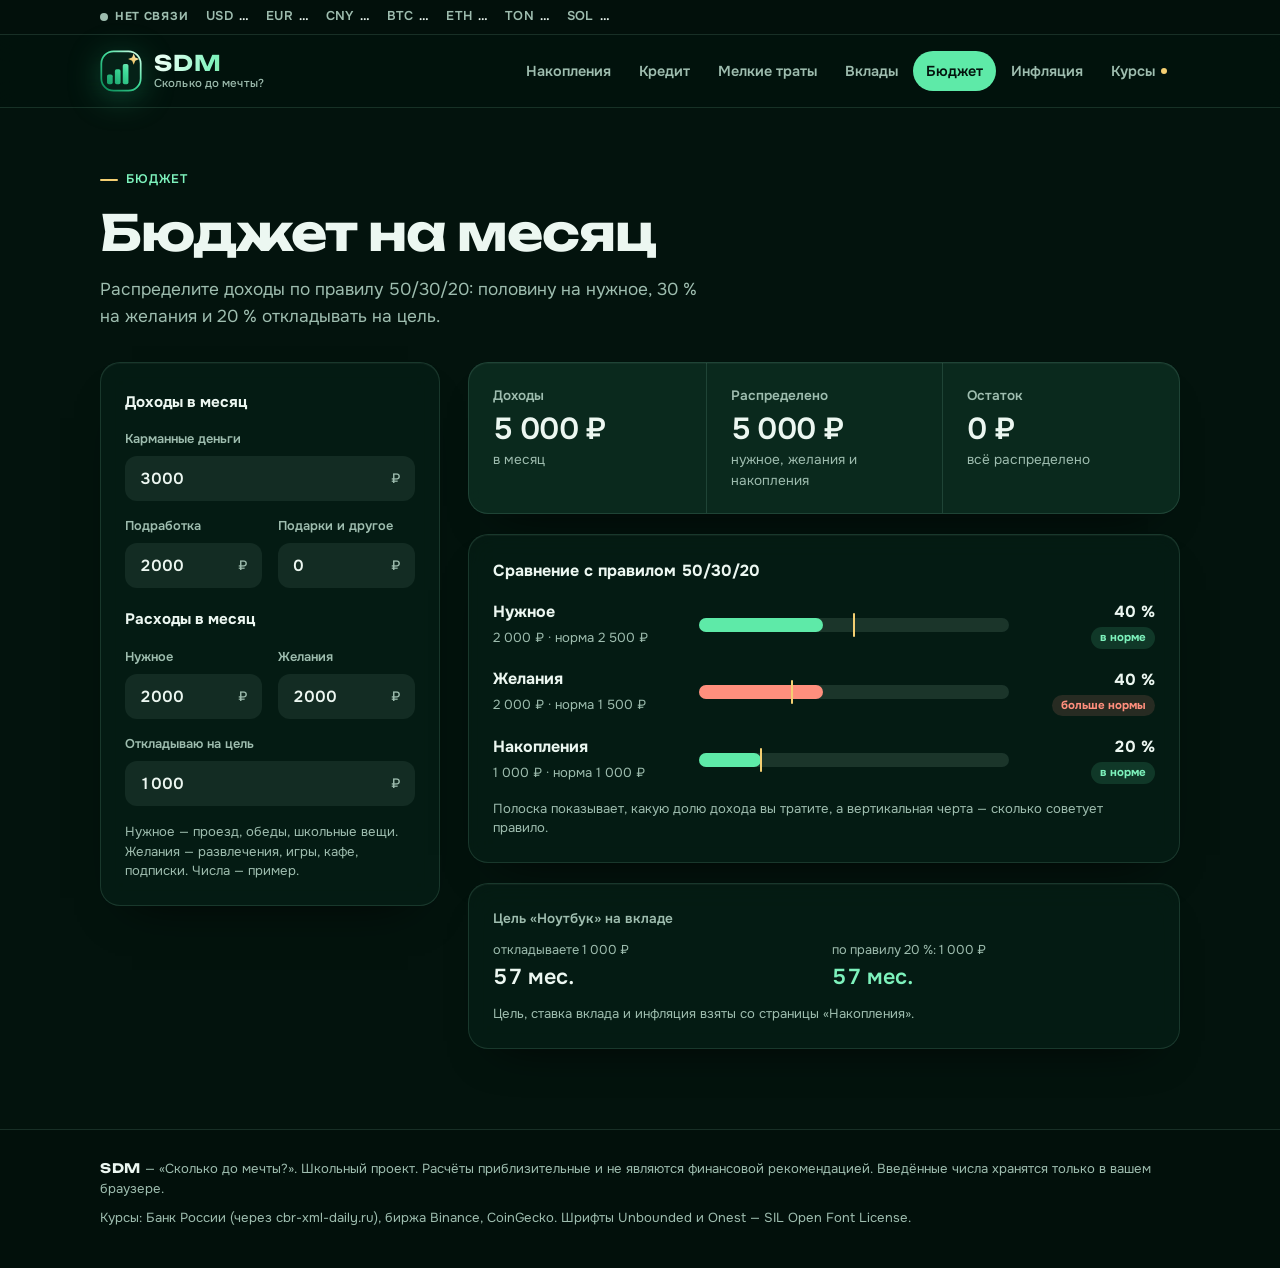
==== budget.html @ 2f479aab "SDM: сайт «Сколько до мечты?» с новым дизайном и курсами онлайн - тёмно-зелёный переливающийся фон, " ====
<!doctype html>
<html lang="ru">
<head>
  <meta charset="utf-8">
  <meta name="viewport" content="width=device-width, initial-scale=1">
  <title>Бюджет на месяц по правилу 50/30/20 — SDM</title>
  <meta name="description" content="Распределите карманные деньги по правилу 50/30/20 и узнайте, когда накопите на цель.">
  <meta name="theme-color" content="#03130D">
  <link rel="canonical" href="https://egor0897.github.io/skolkodomechty/budget.html">
  <link rel="icon" href="favicon.svg" type="image/svg+xml">
  <meta property="og:type" content="website">
  <meta property="og:locale" content="ru_RU">
  <meta property="og:site_name" content="SDM — Сколько до мечты?">
  <meta property="og:title" content="Бюджет на месяц по правилу 50/30/20 — SDM">
  <meta property="og:description" content="Распределите карманные деньги по правилу 50/30/20 и узнайте, когда накопите на цель.">
  <meta property="og:url" content="https://egor0897.github.io/skolkodomechty/budget.html">
  <meta property="og:image" content="https://egor0897.github.io/skolkodomechty/img/og.jpg">
  <meta name="twitter:card" content="summary_large_image">
  <!-- шрифты Unbounded и Onest лежат на самом сайте, интернет-сервисы шрифтов не нужны -->
  <link rel="preload" href="fonts/onest-cyrillic-400-normal.woff2" as="font" type="font/woff2" crossorigin>
  <link rel="preload" href="fonts/unbounded-cyrillic-700-normal.woff2" as="font" type="font/woff2" crossorigin>
  <link rel="stylesheet" href="css/fonts.css">
  <link rel="stylesheet" href="css/style.css">
</head>
<!-- data-page сообщает скрипту app.js, какую страницу показать -->
<body data-page="budget">
  <div class="bg" aria-hidden="true"></div>

  <!-- строка курсов: её заполняет js/live.js -->
  <div class="ticker">
    <a class="wrap ticker-in" id="ticker-items" href="rates.html" aria-label="Курсы валют и криптовалют — открыть страницу «Курсы»"><span class="live"><i></i>загрузка…</span></a>
  </div>

  <header class="top">
    <div class="wrap top-in">
      <a class="brand" href="index.html" aria-label="SDM — Сколько до мечты? На главную">
        <svg viewBox="0 0 48 48" aria-hidden="true">
          <defs>
            <linearGradient id="sdm-g" x1="6" y1="44" x2="42" y2="4" gradientUnits="userSpaceOnUse"><stop offset="0" stop-color="#0E8F5C"/><stop offset=".55" stop-color="#3FDC9A"/><stop offset="1" stop-color="#C8FFE6"/></linearGradient>
            <linearGradient id="sdm-s" x1="33" y1="16" x2="43" y2="4" gradientUnits="userSpaceOnUse"><stop offset="0" stop-color="#E9B949"/><stop offset="1" stop-color="#FFF1C2"/></linearGradient>
          </defs>
          <rect x="1.5" y="1.5" width="45" height="45" rx="14" fill="#052117" stroke="url(#sdm-g)" stroke-width="2"/>
          <rect x="8" y="28" width="6.5" height="11" rx="2" fill="url(#sdm-g)"/>
          <rect x="17" y="22" width="6.5" height="17" rx="2" fill="url(#sdm-g)"/>
          <rect x="26" y="16" width="6.5" height="23" rx="2" fill="url(#sdm-g)"/>
          <path d="M38.5 4l1.8 4.6 4.6 1.8-4.6 1.8-1.8 4.6-1.8-4.6-4.6-1.8 4.6-1.8z" fill="url(#sdm-s)"/>
        </svg>
        <span class="brand-text"><b>SDM</b><small>Сколько до мечты?</small></span>
      </a>
      <nav class="nav" aria-label="Разделы">
        <a href="index.html">Накопления</a>
        <a href="credit.html">Кредит</a>
        <a href="expenses.html">Мелкие траты</a>
        <a href="deposits.html">Вклады</a>
        <a href="budget.html" aria-current="page">Бюджет</a>
        <a href="inflation.html">Инфляция</a>
        <a href="rates.html" class="new">Курсы</a>
      </nav>
    </div>
  </header>

  <main class="wrap">
    <section class="intro">
      <p class="eyebrow">Бюджет</p>
      <h1>Бюджет на месяц</h1>
      <p class="lead">Распределите доходы по правилу 50/30/20: половину на нужное, 30&nbsp;% на желания и 20&nbsp;% откладывать на цель.</p>
    </section>

    <div class="layout">
      <!-- форму и результаты заполняет js/app.js -->
      <form class="card form" id="form" novalidate></form>
      <section class="results" id="results" aria-live="polite">
        <noscript><p class="alert">Для работы калькулятора включите JavaScript в браузере.</p></noscript>
      </section>
    </div>
  </main>

  <footer class="foot">
    <div class="wrap">
      <p><b>SDM</b> — «Сколько до мечты?». Школьный проект. Расчёты приблизительные и не являются финансовой рекомендацией. Введённые числа хранятся только в вашем браузере.</p>
      <p>Курсы: Банк России (через cbr-xml-daily.ru), биржа Binance, CoinGecko. Шрифты Unbounded и Onest — SIL Open Font License.</p>
    </div>
  </footer>

  <div class="tip" id="tip" role="tooltip" hidden></div>

  <script src="js/finance.js"></script>
  <script src="js/live.js"></script>
  <script src="js/app.js"></script>
</body>
</html>
---- css/fonts.css ----
/* Шрифты лежат на самом сайте (папка fonts): Unbounded — заголовки и логотип, Onest — текст.
   Оба шрифта бесплатные (лицензия SIL Open Font License). */
@font-face { font-family: "Unbounded"; font-style: normal; font-weight: 500; font-display: swap;
  src: url("../fonts/unbounded-cyrillic-500-normal.woff2") format("woff2"); unicode-range: U+0301,U+0400-045F,U+0490-0491,U+04B0-04B1,U+2116; }
@font-face { font-family: "Unbounded"; font-style: normal; font-weight: 500; font-display: swap;
  src: url("../fonts/unbounded-latin-ext-500-normal.woff2") format("woff2"); unicode-range: U+0100-02BA,U+02BD-02C5,U+02C7-02CC,U+02CE-02D7,U+02DD-02FF,U+0304,U+0308,U+0329,U+1D00-1DBF,U+1E00-1E9F,U+1EF2-1EFF,U+2020,U+20A0-20AB,U+20AD-20C0,U+2113,U+2C60-2C7F,U+A720-A7FF; }
@font-face { font-family: "Unbounded"; font-style: normal; font-weight: 500; font-display: swap;
  src: url("../fonts/unbounded-latin-500-normal.woff2") format("woff2"); unicode-range: U+0000-00FF,U+0131,U+0152-0153,U+02BB-02BC,U+02C6,U+02DA,U+02DC,U+0304,U+0308,U+0329,U+2000-206F,U+20AC,U+2122,U+2191,U+2193,U+2212,U+2215,U+FEFF,U+FFFD; }
@font-face { font-family: "Unbounded"; font-style: normal; font-weight: 700; font-display: swap;
  src: url("../fonts/unbounded-cyrillic-700-normal.woff2") format("woff2"); unicode-range: U+0301,U+0400-045F,U+0490-0491,U+04B0-04B1,U+2116; }
@font-face { font-family: "Unbounded"; font-style: normal; font-weight: 700; font-display: swap;
  src: url("../fonts/unbounded-latin-ext-700-normal.woff2") format("woff2"); unicode-range: U+0100-02BA,U+02BD-02C5,U+02C7-02CC,U+02CE-02D7,U+02DD-02FF,U+0304,U+0308,U+0329,U+1D00-1DBF,U+1E00-1E9F,U+1EF2-1EFF,U+2020,U+20A0-20AB,U+20AD-20C0,U+2113,U+2C60-2C7F,U+A720-A7FF; }
@font-face { font-family: "Unbounded"; font-style: normal; font-weight: 700; font-display: swap;
  src: url("../fonts/unbounded-latin-700-normal.woff2") format("woff2"); unicode-range: U+0000-00FF,U+0131,U+0152-0153,U+02BB-02BC,U+02C6,U+02DA,U+02DC,U+0304,U+0308,U+0329,U+2000-206F,U+20AC,U+2122,U+2191,U+2193,U+2212,U+2215,U+FEFF,U+FFFD; }
@font-face { font-family: "Onest"; font-style: normal; font-weight: 400; font-display: swap;
  src: url("../fonts/onest-cyrillic-400-normal.woff2") format("woff2"); unicode-range: U+0301,U+0400-045F,U+0490-0491,U+04B0-04B1,U+2116; }
@font-face { font-family: "Onest"; font-style: normal; font-weight: 400; font-display: swap;
  src: url("../fonts/onest-latin-ext-400-normal.woff2") format("woff2"); unicode-range: U+0100-02BA,U+02BD-02C5,U+02C7-02CC,U+02CE-02D7,U+02DD-02FF,U+0304,U+0308,U+0329,U+1D00-1DBF,U+1E00-1E9F,U+1EF2-1EFF,U+2020,U+20A0-20AB,U+20AD-20C0,U+2113,U+2C60-2C7F,U+A720-A7FF; }
@font-face { font-family: "Onest"; font-style: normal; font-weight: 400; font-display: swap;
  src: url("../fonts/onest-latin-400-normal.woff2") format("woff2"); unicode-range: U+0000-00FF,U+0131,U+0152-0153,U+02BB-02BC,U+02C6,U+02DA,U+02DC,U+0304,U+0308,U+0329,U+2000-206F,U+20AC,U+2122,U+2191,U+2193,U+2212,U+2215,U+FEFF,U+FFFD; }
@font-face { font-family: "Onest"; font-style: normal; font-weight: 500; font-display: swap;
  src: url("../fonts/onest-cyrillic-500-normal.woff2") format("woff2"); unicode-range: U+0301,U+0400-045F,U+0490-0491,U+04B0-04B1,U+2116; }
@font-face { font-family: "Onest"; font-style: normal; font-weight: 500; font-display: swap;
  src: url("../fonts/onest-latin-ext-500-normal.woff2") format("woff2"); unicode-range: U+0100-02BA,U+02BD-02C5,U+02C7-02CC,U+02CE-02D7,U+02DD-02FF,U+0304,U+0308,U+0329,U+1D00-1DBF,U+1E00-1E9F,U+1EF2-1EFF,U+2020,U+20A0-20AB,U+20AD-20C0,U+2113,U+2C60-2C7F,U+A720-A7FF; }
@font-face { font-family: "Onest"; font-style: normal; font-weight: 500; font-display: swap;
  src: url("../fonts/onest-latin-500-normal.woff2") format("woff2"); unicode-range: U+0000-00FF,U+0131,U+0152-0153,U+02BB-02BC,U+02C6,U+02DA,U+02DC,U+0304,U+0308,U+0329,U+2000-206F,U+20AC,U+2122,U+2191,U+2193,U+2212,U+2215,U+FEFF,U+FFFD; }
@font-face { font-family: "Onest"; font-style: normal; font-weight: 600; font-display: swap;
  src: url("../fonts/onest-cyrillic-600-normal.woff2") format("woff2"); unicode-range: U+0301,U+0400-045F,U+0490-0491,U+04B0-04B1,U+2116; }
@font-face { font-family: "Onest"; font-style: normal; font-weight: 600; font-display: swap;
  src: url("../fonts/onest-latin-ext-600-normal.woff2") format("woff2"); unicode-range: U+0100-02BA,U+02BD-02C5,U+02C7-02CC,U+02CE-02D7,U+02DD-02FF,U+0304,U+0308,U+0329,U+1D00-1DBF,U+1E00-1E9F,U+1EF2-1EFF,U+2020,U+20A0-20AB,U+20AD-20C0,U+2113,U+2C60-2C7F,U+A720-A7FF; }
@font-face { font-family: "Onest"; font-style: normal; font-weight: 600; font-display: swap;
  src: url("../fonts/onest-latin-600-normal.woff2") format("woff2"); unicode-range: U+0000-00FF,U+0131,U+0152-0153,U+02BB-02BC,U+02C6,U+02DA,U+02DC,U+0304,U+0308,U+0329,U+2000-206F,U+20AC,U+2122,U+2191,U+2193,U+2212,U+2215,U+FEFF,U+FFFD; }
@font-face { font-family: "Onest"; font-style: normal; font-weight: 700; font-display: swap;
  src: url("../fonts/onest-cyrillic-700-normal.woff2") format("woff2"); unicode-range: U+0301,U+0400-045F,U+0490-0491,U+04B0-04B1,U+2116; }
@font-face { font-family: "Onest"; font-style: normal; font-weight: 700; font-display: swap;
  src: url("../fonts/onest-latin-ext-700-normal.woff2") format("woff2"); unicode-range: U+0100-02BA,U+02BD-02C5,U+02C7-02CC,U+02CE-02D7,U+02DD-02FF,U+0304,U+0308,U+0329,U+1D00-1DBF,U+1E00-1E9F,U+1EF2-1EFF,U+2020,U+20A0-20AB,U+20AD-20C0,U+2113,U+2C60-2C7F,U+A720-A7FF; }
@font-face { font-family: "Onest"; font-style: normal; font-weight: 700; font-display: swap;
  src: url("../fonts/onest-latin-700-normal.woff2") format("woff2"); unicode-range: U+0000-00FF,U+0131,U+0152-0153,U+02BB-02BC,U+02C6,U+02DA,U+02DC,U+0304,U+0308,U+0329,U+2000-206F,U+20AC,U+2122,U+2191,U+2193,U+2212,U+2215,U+FEFF,U+FFFD; }
---- css/style.css ----
/* ОФОРМЛЕНИЕ САЙТА SDM — «Сколько до мечты?»
   Все цвета заданы один раз в переменных (--bg, --accent и т. д.).
   Фон — тёмно-зелёный и медленно «переливается» (блок .bg).
   Правила @media (max-width: ...) перестраивают страницу для телефонов. */

:root {
  --bg: #03130D;
  --surface: rgba(7, 32, 23, .66);
  --surface-2: rgba(14, 48, 35, .78);
  --solid: #0A2A1E;
  --soft: rgba(210, 255, 232, .07);
  --soft-2: rgba(210, 255, 232, .11);
  --ink: #ECF7F1;
  --muted: #9EBDAF;
  --line: rgba(170, 255, 214, .13);
  --accent: #5EEAA8;
  --accent-ink: #7DF2BC;
  --accent-soft: rgba(94, 234, 168, .14);
  --on-accent: #03130D;
  --gold: #F4CF72;
  --bad: #FF8F7D;
  --bad-soft: rgba(255, 143, 125, .14);
  --s1: #6BC1FF;      /* вклад */
  --s2: #FFB067;      /* копилка */
  --hover: rgba(255, 255, 255, .06);
  --bar-muted: rgba(210, 255, 232, .2);
  --shadow: 0 1px 0 rgba(255, 255, 255, .04) inset, 0 24px 48px -32px rgba(0, 0, 0, .9);
  --radius: 20px;
  --font: "Onest", system-ui, -apple-system, "Segoe UI", Roboto, sans-serif;
  --display: "Unbounded", "Onest", system-ui, sans-serif;
  color-scheme: dark;
}

*, *::before, *::after { box-sizing: border-box; }
[hidden] { display: none !important; }
html { background: var(--bg); }
body { margin: 0; min-height: 100vh; background: var(--bg); color: var(--ink); font-family: var(--font); font-size: 16px; line-height: 1.55; -webkit-font-smoothing: antialiased; overflow-x: hidden; }
h1, h2, p { margin: 0; }
a { color: inherit; }
:focus-visible { outline: 2px solid var(--accent); outline-offset: 3px; border-radius: 6px; }
.wrap { max-width: 1120px; margin-inline: auto; padding-left: max(20px, env(safe-area-inset-left, 0px)); padding-right: max(20px, env(safe-area-inset-right, 0px)); }
.sr { position: absolute; width: 1px; height: 1px; overflow: hidden; clip: rect(0 0 0 0); white-space: nowrap; }

/* ---------- переливающийся фон ----------
   Несколько размытых зелёных «пятен» медленно плавают, а сверху проходит блик.
   Двигаем только transform — это не нагружает компьютер. */
.bg { position: fixed; inset: 0; z-index: -1; overflow: hidden; pointer-events: none; background: radial-gradient(120% 90% at 50% 0%, #0C3D2B 0%, #06261C 45%, #03150F 100%); }
.bg::before { content: ""; position: absolute; inset: -25%;
  background:
    radial-gradient(28% 24% at 22% 28%, rgba(30, 175, 110, .72), transparent 70%),
    radial-gradient(26% 22% at 78% 18%, rgba(14, 135, 115, .75), transparent 70%),
    radial-gradient(32% 28% at 64% 82%, rgba(60, 205, 130, .45), transparent 70%),
    radial-gradient(24% 24% at 14% 84%, rgba(10, 110, 80, .8), transparent 70%),
    radial-gradient(20% 18% at 88% 62%, rgba(150, 225, 110, .26), transparent 70%),
    radial-gradient(18% 16% at 46% 50%, rgba(20, 150, 140, .35), transparent 70%);
  filter: blur(42px); animation: drift 22s ease-in-out infinite alternate; }
.bg::after { content: ""; position: absolute; top: -50%; left: -100%; width: 300%; height: 200%;
  background: linear-gradient(110deg, transparent 36%, rgba(170, 255, 215, .09) 45%, rgba(255, 236, 170, .08) 50%, rgba(120, 255, 200, .09) 55%, transparent 64%);
  animation: sheen 12s ease-in-out infinite alternate; }
@keyframes drift {
  0% { transform: translate3d(0, 0, 0) rotate(0deg) scale(1); }
  50% { transform: translate3d(4%, -3%, 0) rotate(8deg) scale(1.08); }
  100% { transform: translate3d(-4%, 3%, 0) rotate(-6deg) scale(1.02); }
}
@keyframes sheen { from { transform: translateX(-26%); } to { transform: translateX(26%); } }

/* ---------- бегущая строка курсов (без движения: прокручивается пальцем) ---------- */
.ticker { border-bottom: 1px solid var(--line); background: rgba(2, 14, 10, .55); font-size: .8rem; }
.ticker-in { display: flex; align-items: center; gap: 18px; min-height: 34px; overflow-x: auto; scrollbar-width: none; white-space: nowrap; }
.ticker-in::-webkit-scrollbar { display: none; }
.ticker a { text-decoration: none; display: flex; align-items: center; gap: 18px; }
.t-item { display: inline-flex; align-items: baseline; gap: 6px; font-variant-numeric: tabular-nums; }
.t-item b { font-weight: 600; color: var(--muted); letter-spacing: .02em; }
.t-item span { font-weight: 600; transition: color .4s; }
.t-ch { font-size: .74rem; font-weight: 600; }
.up { color: var(--accent-ink); }
.down { color: var(--bad); }
.flash-up { color: var(--accent-ink) !important; }
.flash-down { color: var(--bad) !important; }
.live { display: inline-flex; align-items: center; gap: 7px; font-size: .72rem; font-weight: 700; letter-spacing: .06em; text-transform: uppercase; color: var(--muted); }
.live i { width: 8px; height: 8px; border-radius: 50%; background: var(--muted); flex: none; }
.live.on { color: var(--accent-ink); }
.live.on i { background: var(--accent); box-shadow: 0 0 0 0 rgba(94, 234, 168, .6); animation: pulse 1.8s ease-out infinite; }
.live.slow { color: var(--gold); }
.live.slow i { background: var(--gold); }
@keyframes pulse { 0% { box-shadow: 0 0 0 0 rgba(94, 234, 168, .55); } 100% { box-shadow: 0 0 0 9px rgba(94, 234, 168, 0); } }

/* ---------- шапка ---------- */
.top { position: sticky; top: 0; z-index: 20; background: rgba(3, 19, 13, .62); backdrop-filter: saturate(1.3) blur(16px); -webkit-backdrop-filter: saturate(1.3) blur(16px); border-bottom: 1px solid var(--line); }
.top-in { display: flex; align-items: center; gap: 24px; min-height: 72px; }
.brand { display: flex; align-items: center; gap: 12px; text-decoration: none; flex: none; }
.brand svg { width: 42px; height: 42px; flex: none; filter: drop-shadow(0 6px 16px rgba(46, 210, 140, .28)); }
.brand-text { display: flex; flex-direction: column; line-height: 1.05; }
.brand-text b { font-family: var(--display); font-weight: 700; font-size: 1.35rem; letter-spacing: .04em; background: linear-gradient(100deg, #E9FFF4 10%, #7DF2BC 55%, #F4CF72 95%); -webkit-background-clip: text; background-clip: text; color: transparent; }
.brand-text small { font-size: .72rem; font-weight: 500; color: var(--muted); margin-top: 3px; letter-spacing: .01em; }
.nav { display: flex; gap: 2px; margin-left: auto; min-width: 0; overflow-x: auto; scrollbar-width: none; }
.nav::-webkit-scrollbar { display: none; }
.nav a { padding: 9px 13px; border-radius: 999px; font-size: .9rem; font-weight: 600; color: var(--muted); text-decoration: none; white-space: nowrap; transition: color .2s, background-color .2s; }
.nav a:hover { color: var(--ink); background: var(--soft); }
.nav a[aria-current="page"] { color: var(--on-accent); background: var(--accent); }
.nav a.new::after { content: ""; display: inline-block; width: 6px; height: 6px; margin-left: 6px; border-radius: 50%; background: var(--gold); vertical-align: 2px; }
.nav a[aria-current="page"].new::after { background: var(--on-accent); }
@media (max-width: 980px) {
  .top-in { flex-wrap: wrap; gap: 8px; padding-block: 10px; min-height: 0; }
  .nav { margin-left: -13px; width: calc(100% + 13px); }
}

/* ---------- заголовок страницы ---------- */
.intro { padding-block: 56px 32px; max-width: 720px; }
.eyebrow { display: inline-flex; align-items: center; gap: 8px; font-size: .78rem; font-weight: 600; letter-spacing: .08em; text-transform: uppercase; color: var(--accent-ink); margin-bottom: 16px; }
.eyebrow::before { content: ""; width: 18px; height: 2px; border-radius: 1px; background: var(--gold); }
h1 { font-family: var(--display); font-weight: 700; font-size: clamp(1.9rem, 1.2rem + 3vw, 3.1rem); line-height: 1.1; letter-spacing: -.02em; text-wrap: balance; }
.lead { margin-top: 16px; font-size: 1.08rem; color: var(--muted); max-width: 56ch; }

/* ---------- раскладка ---------- */
.layout { display: grid; grid-template-columns: minmax(0, 340px) minmax(0, 1fr); gap: 28px; align-items: start; padding-bottom: 80px; }
.layout.wide-form { grid-template-columns: minmax(0, 1.1fr) minmax(0, 1fr); }
@media (max-width: 900px) { .layout, .layout.wide-form { grid-template-columns: 1fr; } }
.card { background: var(--surface); border: 1px solid var(--line); border-radius: var(--radius); padding: 24px; box-shadow: var(--shadow); min-width: 0; backdrop-filter: blur(14px) saturate(1.2); -webkit-backdrop-filter: blur(14px) saturate(1.2); }
.card-title { font-size: 1rem; font-weight: 700; margin-bottom: 16px; }
.card-head { display: flex; align-items: center; justify-content: space-between; gap: 12px; flex-wrap: wrap; margin-bottom: 16px; }
.card-head .card-title { margin: 0; }

/* ---------- форма ---------- */
.form { display: grid; grid-template-columns: repeat(2, minmax(0, 1fr)); gap: 16px; }
.field { display: flex; flex-direction: column; gap: 6px; min-width: 0; }
.field.wide, .form .hint, .form-group { grid-column: 1 / -1; }
.label { font-size: .8rem; font-weight: 600; color: var(--muted); }
.input { display: flex; align-items: center; min-width: 0; background: var(--soft); border: 1px solid transparent; border-radius: 12px; transition: border-color .2s, background-color .2s; }
.input:hover { background: var(--soft-2); }
.input:focus-within { border-color: var(--accent); background: rgba(3, 19, 13, .6); }
.input input, .input select { flex: 1; min-width: 0; width: 100%; border: 0; background: transparent; color: var(--ink); font: 600 1rem/1.2 var(--font); font-variant-numeric: tabular-nums; padding: 12px 14px; }
.input input:focus, .input select:focus { outline: none; }
.input input::placeholder { color: var(--muted); font-weight: 500; }
.input select { cursor: pointer; appearance: none; -webkit-appearance: none; }
.input select option { background: var(--solid); color: var(--ink); }
.input.sel::after { content: "▾"; color: var(--muted); font-size: .8rem; padding-right: 12px; pointer-events: none; }
.unit { padding-right: 14px; color: var(--muted); font-size: .85rem; font-weight: 500; white-space: nowrap; }
.hint { font-size: .82rem; color: var(--muted); line-height: 1.5; }
.form-group { font-weight: 700; font-size: .95rem; margin-top: 4px; }
.offer { grid-column: 1 / -1; display: grid; grid-template-columns: 1fr; gap: 12px; margin: 0; padding: 16px 0 0; border: 0; border-top: 1px solid var(--line); }
.offer.filled { animation: glow 1.6s ease-out; }
@keyframes glow { from { background: var(--accent-soft); } to { background: transparent; } }
.expenses-form { display: flex; flex-direction: column; gap: 10px; }
.exp-head, .exp-row { display: grid; grid-template-columns: minmax(0, 1.7fr) minmax(0, 1fr) minmax(0, .7fr) minmax(0, 1.15fr); gap: 8px; align-items: center; }
.exp-head span { font-size: .78rem; font-weight: 600; color: var(--muted); padding-left: 4px; }
.exp-row .input input, .exp-row .input select { padding: 10px 12px; font-size: .95rem; }
@media (max-width: 560px) {
  .exp-head { display: none; }
  .exp-row { grid-template-columns: repeat(3, minmax(0, 1fr)); padding-bottom: 10px; border-bottom: 1px solid var(--line); }
  .exp-row .input:first-child { grid-column: 1 / -1; }
}

/* ---------- результаты ---------- */
.results { display: flex; flex-direction: column; gap: 20px; min-width: 0; }
.stats { display: grid; grid-template-columns: repeat(2, minmax(0, 1fr)); background: var(--surface-2); border: 1px solid var(--line); border-radius: var(--radius); box-shadow: var(--shadow); overflow: hidden; backdrop-filter: blur(14px); -webkit-backdrop-filter: blur(14px); }
.stats.three { grid-template-columns: repeat(3, minmax(0, 1fr)); }
.stat { padding: 22px 24px; display: flex; flex-direction: column; min-width: 0; }
.stat + .stat { border-left: 1px solid var(--line); }
@media (max-width: 640px) {
  .stats, .stats.three { grid-template-columns: 1fr; }
  .stat + .stat { border-left: 0; border-top: 1px solid var(--line); }
}
.stat-k { display: flex; align-items: center; gap: 8px; font-size: .85rem; font-weight: 600; color: var(--muted); }
.stat-k em { font-style: normal; font-size: .72rem; font-weight: 700; color: var(--on-accent); background: var(--accent); border-radius: 999px; padding: 2px 9px; }
.stat strong { margin: 6px 0 2px; font-weight: 600; letter-spacing: -.02em; line-height: 1.15; font-size: clamp(1.7rem, 1.3rem + 1.4vw, 2.4rem); font-variant-numeric: tabular-nums; overflow-wrap: anywhere; transition: color .4s; }
.stats.three .stat strong { font-size: clamp(1.4rem, 1.1rem + 1vw, 1.9rem); }
.stat.win strong { color: var(--accent-ink); }
.stat.warn strong { color: var(--bad); }
.stat-sub { font-size: .85rem; color: var(--muted); }
.key { display: inline-block; width: 10px; height: 10px; border-radius: 3px; flex: none; }
.key.deposit { background: var(--s1); }
.key.piggy { background: var(--s2); }
.key.price { width: 14px; height: 2px; border-radius: 1px; background: var(--ink); }
.verdict { font-size: 1.05rem; font-weight: 600; }
.note { font-size: .95rem; margin-top: 12px; }
.accent { color: var(--accent-ink); }
.alert { background: var(--bad-soft); color: var(--bad); border-radius: 12px; padding: 12px 16px; font-size: .9rem; font-weight: 600; }

/* ---------- график ---------- */
.chart-card { padding: 20px 20px 14px; margin: 0; }
.legend { list-style: none; margin: 0; padding: 0; display: flex; flex-wrap: wrap; gap: 6px 18px; font-size: .85rem; color: var(--muted); }
.legend li { display: flex; align-items: center; gap: 8px; }
.chart { display: grid; grid-template-columns: 54px minmax(0, 1fr); grid-template-rows: 240px 28px; margin-top: 18px; }
.y-axis { position: relative; }
.y-axis span { position: absolute; right: 12px; transform: translateY(-50%); font-size: .75rem; color: var(--muted); white-space: nowrap; font-variant-numeric: tabular-nums; }
.plot { position: relative; }
.plot svg { position: absolute; inset: 0; width: 100%; height: 100%; overflow: visible; }
.grid { stroke: var(--line); stroke-width: 1; vector-effect: non-scaling-stroke; }
.ln { fill: none; stroke-width: 2.2; stroke-linejoin: round; stroke-linecap: round; vector-effect: non-scaling-stroke; }
.ln.deposit { stroke: var(--s1); }
.ln.piggy { stroke: var(--s2); }
.ln.price { stroke: var(--ink); stroke-width: 1.5; stroke-dasharray: 5 4; }
.hit { fill: transparent; }
.hit:hover { fill: var(--hover); }
.dot { position: absolute; width: 12px; height: 12px; border-radius: 50%; transform: translate(-50%, -50%); border: 2px solid var(--solid); pointer-events: none; }
.dot.deposit { background: var(--s1); }
.dot.piggy { background: var(--s2); }
.dot-label { position: absolute; transform: translate(10px, -150%); font-size: .78rem; font-weight: 700; white-space: nowrap; pointer-events: none; }
.dot-label.left { transform: translate(calc(-100% - 10px), -150%); }
.x-axis { grid-column: 2; position: relative; }
.x-axis span { position: absolute; top: 8px; transform: translateX(-50%); font-size: .75rem; color: var(--muted); white-space: nowrap; }
.x-axis span.start { transform: none; }
.x-axis span.end { transform: translateX(-100%); }
@media (max-width: 560px) {
  .chart { grid-template-columns: 46px minmax(0, 1fr); grid-template-rows: 220px 28px; }
  .x-axis span:nth-child(even) { display: none; }
}
.tip { position: fixed; z-index: 50; pointer-events: none; background: #EAF8F0; color: #052117; border-radius: 10px; padding: 10px 12px; font-size: .8rem; line-height: 1.6; font-variant-numeric: tabular-nums; box-shadow: 0 10px 30px -12px rgba(0, 0, 0, .7); }
.tip b { display: block; margin-bottom: 2px; }
.tip div { display: flex; align-items: center; gap: 8px; }
.tip .key.price { background: #052117; }

/* ---------- план, полоски ---------- */
.plan-k { font-size: .85rem; font-weight: 600; color: var(--muted); }
.plan-row { display: grid; grid-template-columns: repeat(3, minmax(0, 1fr)); gap: 16px; margin: 12px 0 10px; }
.result-card .plan-row { grid-template-columns: repeat(2, minmax(0, 1fr)); }
.plan-row div { display: flex; flex-direction: column; min-width: 0; }
.plan-row span { font-size: .8rem; color: var(--muted); }
.plan-row strong { font-size: 1.35rem; font-weight: 600; letter-spacing: -.01em; font-variant-numeric: tabular-nums; }
@media (max-width: 520px) { .plan-row, .result-card .plan-row { grid-template-columns: 1fr; } }
.bars { display: flex; flex-direction: column; gap: 14px; }
.bar-row { display: grid; grid-template-columns: minmax(0, 190px) minmax(0, 1fr); gap: 14px; align-items: center; }
.bar-label { font-size: .9rem; line-height: 1.3; overflow-wrap: anywhere; }
.bar-label small { display: block; color: var(--muted); font-size: .78rem; }
.bar-track { position: relative; height: 22px; margin-right: 96px; }
.bar { position: absolute; left: 0; top: 3px; height: 16px; min-width: 2px; border-radius: 0 6px 6px 0; background: linear-gradient(90deg, #1FA971, var(--accent)); }
.bar.muted { background: var(--bar-muted); }
.bar-val { position: absolute; top: 50%; transform: translate(10px, -50%); font-size: .85rem; font-weight: 700; white-space: nowrap; font-variant-numeric: tabular-nums; }
@media (max-width: 520px) { .bar-row { grid-template-columns: 1fr; gap: 4px; } }

/* ---------- таблицы ---------- */
.months { background: var(--surface); border: 1px solid var(--line); border-radius: var(--radius); padding: 16px 20px; backdrop-filter: blur(14px); -webkit-backdrop-filter: blur(14px); }
.months summary { cursor: pointer; font-weight: 700; font-size: .95rem; }
.table-wrap { margin-top: 14px; max-height: 360px; overflow: auto; }
.table-wrap.plain { max-height: none; margin-top: 0; }
table { width: 100%; border-collapse: collapse; font-size: .85rem; font-variant-numeric: tabular-nums; }
th, td { padding: 8px 10px; text-align: right; white-space: nowrap; border-bottom: 1px solid var(--line); }
th { position: sticky; top: 0; background: var(--solid); color: var(--muted); font-size: .75rem; font-weight: 600; }
th:first-child, td:first-child { text-align: left; }
tr.goal td { background: var(--accent-soft); color: var(--accent-ink); font-weight: 700; }

/* ---------- бюджет ---------- */
.budget-rows { display: flex; flex-direction: column; gap: 18px; }
.budget-rows + .hint, .col-labels + .hint { margin-top: 14px; }
.brow { display: grid; grid-template-columns: minmax(0, 190px) minmax(0, 1fr) minmax(0, 130px); gap: 16px; align-items: center; }
.brow-name strong { display: block; }
.brow-name span { font-size: .82rem; color: var(--muted); }
.btrack { position: relative; height: 14px; border-radius: 7px; background: var(--soft-2); }
.bfill { position: absolute; left: 0; top: 0; bottom: 0; border-radius: 7px; background: var(--accent); }
.bfill.high, .bfill.low { background: var(--bad); }
.bmark { position: absolute; top: -5px; bottom: -5px; width: 2px; margin-left: -1px; background: var(--gold); border-radius: 1px; }
.brow-pct { display: flex; flex-direction: column; align-items: flex-end; gap: 2px; }
.brow-pct strong { font-variant-numeric: tabular-nums; }
.chip { font-size: .72rem; font-weight: 700; border-radius: 999px; padding: 2px 9px; white-space: nowrap; }
.chip.ok { color: var(--accent-ink); background: var(--accent-soft); }
.chip.high, .chip.low { color: var(--bad); background: var(--bad-soft); }
@media (max-width: 640px) {
  .brow { grid-template-columns: 1fr; gap: 8px; }
  .brow-pct { flex-direction: row; align-items: center; justify-content: space-between; }
}

/* ---------- столбики инфляции ---------- */
.cols { display: flex; align-items: flex-end; gap: 4px; height: 210px; padding-top: 26px; }
.col { flex: 1; position: relative; height: 100%; display: flex; align-items: flex-end; justify-content: center; min-width: 0; }
.col-fill { width: 100%; max-width: 26px; min-height: 2px; border-radius: 5px 5px 0 0; background: var(--bar-muted); transition: opacity .2s; }
.col-fill.last { background: linear-gradient(180deg, var(--accent), #1FA971); }
.col:hover .col-fill { opacity: .75; }
.col-val { position: absolute; bottom: calc(var(--h) + 4px); left: 50%; transform: translateX(-50%); font-size: .75rem; font-weight: 700; white-space: nowrap; pointer-events: none; }
.col:first-child .col-val { left: 0; transform: none; }
.col:last-child .col-val { left: auto; right: 0; transform: none; }
.col-labels { display: flex; gap: 4px; margin-top: 8px; }
.col-labels span { flex: 1; text-align: center; font-size: .72rem; color: var(--muted); white-space: nowrap; min-width: 0; }

/* ---------- предложения банка (строки внутри одной карточки, без вложенных окон) ---------- */
.offers-list { display: flex; flex-direction: column; }
.o-row { display: grid; grid-template-columns: minmax(0, 1fr) auto; gap: 8px 18px; align-items: center; padding: 16px 0; border-top: 1px solid var(--line); }
.o-row:first-child { border-top: 0; padding-top: 0; }
.o-name { font-weight: 700; font-size: 1rem; }
.o-name small { display: inline-block; margin-left: 8px; font-size: .7rem; font-weight: 700; color: var(--on-accent); background: var(--gold); border-radius: 999px; padding: 1px 8px; vertical-align: 2px; }
.o-text { font-size: .88rem; color: var(--muted); margin-top: 3px; }
.o-actions { display: flex; gap: 8px; flex-wrap: wrap; justify-content: flex-end; }
.btn { display: inline-flex; align-items: center; justify-content: center; gap: 6px; min-height: 40px; padding: 8px 16px; border-radius: 999px; font: 600 .88rem/1 var(--font); text-decoration: none; cursor: pointer; border: 1px solid var(--line); background: var(--soft); color: var(--ink); white-space: nowrap; transition: background-color .2s, border-color .2s, color .2s; }
.btn:hover { background: var(--soft-2); border-color: rgba(170, 255, 214, .3); }
.btn.primary { background: var(--accent); border-color: var(--accent); color: var(--on-accent); }
.btn.primary:hover { background: var(--accent-ink); }
.btn svg { width: 14px; height: 14px; flex: none; }
.fine { font-size: .75rem; color: var(--muted); margin-top: 14px; line-height: 1.5; }
@media (max-width: 560px) {
  .o-row { grid-template-columns: 1fr; }
  .o-actions { justify-content: flex-start; }
}

/* ---------- курсы: криптовалюты и валюты ---------- */
.mkt { display: flex; flex-direction: column; }
.m-row { display: grid; grid-template-columns: minmax(0, 1.4fr) minmax(0, 1fr) minmax(0, 1fr) 76px 96px; gap: 12px; align-items: center; padding: 12px 0; border-top: 1px solid var(--line); font-variant-numeric: tabular-nums; }
.m-row.head { border-top: 0; padding-top: 0; font-size: .74rem; font-weight: 600; color: var(--muted); }
.m-row.fx { grid-template-columns: minmax(0, 1.6fr) minmax(0, 1fr) minmax(0, 1fr); }
.m-row > :not(:first-child) { text-align: right; }
.coin { display: flex; align-items: center; gap: 10px; min-width: 0; }
.coin i.sm { font-size: .5rem; letter-spacing: -.02em; }
.coin i { width: 32px; height: 32px; border-radius: 50%; display: grid; place-items: center; flex: none; font: 700 .62rem/1 var(--display); color: #052117; background: var(--c, var(--accent)); }
.coin b { display: block; font-weight: 700; }
.coin small { display: block; color: var(--muted); font-size: .76rem; overflow: hidden; text-overflow: ellipsis; white-space: nowrap; }
.px { font-weight: 600; transition: color .5s; }
.px-rub { color: var(--muted); font-size: .88rem; }
.ch { font-weight: 700; font-size: .85rem; }
.spark { width: 96px; height: 30px; display: block; }
.spark path { fill: none; stroke-width: 1.6; stroke-linejoin: round; stroke-linecap: round; }
.spark.up path { stroke: var(--accent); }
.spark.down path { stroke: var(--bad); }
.wait { color: var(--muted); }
@media (max-width: 640px) {
  .m-row { grid-template-columns: minmax(0, 1.3fr) minmax(0, 1fr) 64px; }
  .m-row .px-rub, .m-row .spark-cell { display: none; }
  .m-row.fx { grid-template-columns: minmax(0, 1.4fr) minmax(0, 1fr) minmax(0, .8fr); }
}

/* ---------- подвал ---------- */
.foot { border-top: 1px solid var(--line); padding-block: 28px 40px; font-size: .82rem; color: var(--muted); background: rgba(2, 14, 10, .45); }
.foot p + p { margin-top: 8px; }
.foot b { color: var(--ink); font-family: var(--display); font-weight: 700; letter-spacing: .04em; }

@media (prefers-reduced-motion: reduce) {
  *, *::before, *::after { transition: none !important; animation: none !important; }
}
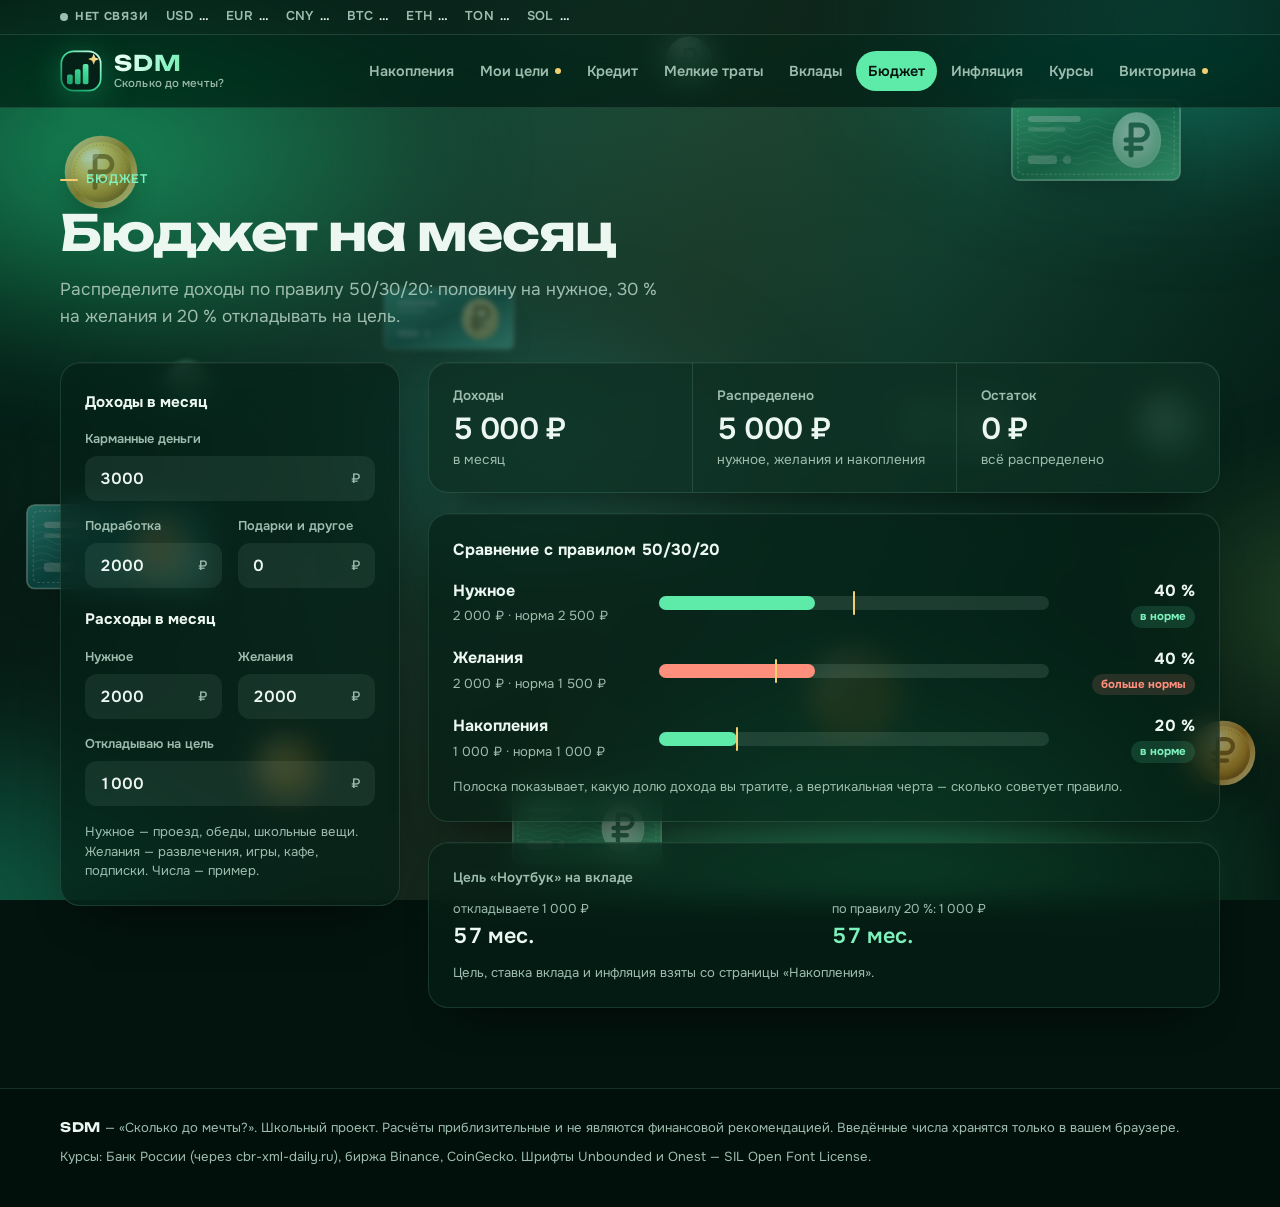
==== commit f94fee43: "SDM: монеты и купюры на фоне, переходы между вкладками, «Мои цели» и викторина - фон: переливающееся" ====
--- a/budget.html
+++ b/budget.html
@@ -21,10 +21,25 @@
   <link rel="preload" href="fonts/unbounded-cyrillic-700-normal.woff2" as="font" type="font/woff2" crossorigin>
   <link rel="stylesheet" href="css/fonts.css">
   <link rel="stylesheet" href="css/style.css">
+  <script>if ("onpagereveal" in window) document.documentElement.classList.add("vt");</script>
 </head>
 <!-- data-page сообщает скрипту app.js, какую страницу показать -->
 <body data-page="budget">
-  <div class="bg" aria-hidden="true"></div>
+  <!-- фон: зелёное сияние, монеты и купюры (картинки в папке img, движение — в css/style.css) -->
+  <div class="bg" aria-hidden="true"><div class="money">
+    <span class="bm bm-coin bm-gold" style="--x:5%;--y:15%;--s:74px;--d:17s;--dl:-2s;--r:-14deg;--o:.62;--tx:14px;--ty:-22px;--g:4.5s"><i></i></span>
+    <span class="bm bm-note bm-green" style="--x:79%;--y:11%;--s:170px;--d:21s;--dl:-6s;--r:8deg;--o:.5;--tx:-20px;--ty:-29px;--g:5.5s"><i></i></span>
+    <span class="bm bm-coin bm-mint" style="--x:89%;--y:44%;--s:58px;--d:15s;--dl:-9s;--r:20deg;--o:.62;--tx:26px;--ty:-36px;--g:6.5s"><i></i></span>
+    <span class="bm bm-note bm-teal" style="--x:2%;--y:56%;--s:180px;--d:23s;--dl:-3s;--r:-10deg;--o:.5;--tx:-32px;--ty:-43px;--g:7.5s"><i></i></span>
+    <span class="bm bm-coin bm-gold" style="--x:20%;--y:82%;--s:62px;--d:19s;--dl:-12s;--r:6deg;--o:.62;--tx:14px;--ty:-50px;--g:4.5s"><i></i></span>
+    <span class="bm bm-coin bm-gold bm-far" style="--x:63%;--y:72%;--s:96px;--d:25s;--dl:-5s;--r:-8deg;--o:.3;--tx:-20px;--ty:-22px;--g:5.5s"><i></i></span>
+    <span class="bm bm-note bm-green" style="--x:40%;--y:88%;--s:150px;--d:22s;--dl:-14s;--r:-4deg;--o:.5;--tx:26px;--ty:-29px;--g:6.5s"><i></i></span>
+    <span class="bm bm-coin bm-mint" style="--x:52%;--y:4%;--s:46px;--d:16s;--dl:-7s;--r:12deg;--o:.62;--tx:-32px;--ty:-36px;--g:7.5s"><i></i></span>
+    <span class="bm bm-coin bm-gold" style="--x:93%;--y:80%;--s:66px;--d:18s;--dl:-1s;--r:-18deg;--o:.62;--tx:14px;--ty:-43px;--g:4.5s"><i></i></span>
+    <span class="bm bm-note bm-teal bm-far" style="--x:30%;--y:32%;--s:130px;--d:27s;--dl:-10s;--r:14deg;--o:.3;--tx:-20px;--ty:-50px;--g:5.5s"><i></i></span>
+    <span class="bm bm-coin bm-mint bm-far" style="--x:13%;--y:40%;--s:42px;--d:14s;--dl:-4s;--r:0deg;--o:.3;--tx:26px;--ty:-22px;--g:6.5s"><i></i></span>
+    <span class="bm bm-note bm-green bm-far" style="--x:70%;--y:44%;--s:120px;--d:26s;--dl:-16s;--r:-12deg;--o:.3;--tx:-32px;--ty:-29px;--g:7.5s"><i></i></span>
+  </div></div>
 
   <!-- строка курсов: её заполняет js/live.js -->
   <div class="ticker">
@@ -49,12 +64,14 @@
       </a>
       <nav class="nav" aria-label="Разделы">
         <a href="index.html">Накопления</a>
+        <a href="goals.html" class="new">Мои цели</a>
         <a href="credit.html">Кредит</a>
         <a href="expenses.html">Мелкие траты</a>
         <a href="deposits.html">Вклады</a>
         <a href="budget.html" aria-current="page">Бюджет</a>
         <a href="inflation.html">Инфляция</a>
-        <a href="rates.html" class="new">Курсы</a>
+        <a href="rates.html">Курсы</a>
+        <a href="quiz.html" class="new">Викторина</a>
       </nav>
     </div>
   </header>
--- a/css/style.css
+++ b/css/style.css
@@ -34,11 +34,11 @@
 *, *::before, *::after { box-sizing: border-box; }
 [hidden] { display: none !important; }
 html { background: var(--bg); }
-body { margin: 0; min-height: 100vh; background: var(--bg); color: var(--ink); font-family: var(--font); font-size: 16px; line-height: 1.55; -webkit-font-smoothing: antialiased; overflow-x: hidden; }
+body { margin: 0; min-height: 100vh; background: transparent; color: var(--ink); font-family: var(--font); font-size: 16px; line-height: 1.55; -webkit-font-smoothing: antialiased; overflow-x: hidden; }
 h1, h2, p { margin: 0; }
 a { color: inherit; }
 :focus-visible { outline: 2px solid var(--accent); outline-offset: 3px; border-radius: 6px; }
-.wrap { max-width: 1120px; margin-inline: auto; padding-left: max(20px, env(safe-area-inset-left, 0px)); padding-right: max(20px, env(safe-area-inset-right, 0px)); }
+.wrap { max-width: 1200px; margin-inline: auto; padding-left: max(20px, env(safe-area-inset-left, 0px)); padding-right: max(20px, env(safe-area-inset-right, 0px)); }
 .sr { position: absolute; width: 1px; height: 1px; overflow: hidden; clip: rect(0 0 0 0); white-space: nowrap; }
 
 /* ---------- переливающийся фон ----------
@@ -64,6 +64,55 @@
 }
 @keyframes sheen { from { transform: translateX(-26%); } to { transform: translateX(26%); } }
 
+/* Монеты и купюры: каждая медленно плывёт и поворачивается (--x, --y, --s, --d задаются в HTML),
+   по ней пробегает блик, а цвет чуть «переливается» (hue-rotate). */
+.money { position: absolute; inset: 0; z-index: 1; }
+.bm { position: absolute; left: var(--x); top: var(--y); width: var(--s); opacity: var(--o, .55);
+  animation: float var(--d, 18s) ease-in-out var(--dl, 0s) infinite alternate, tint var(--t, 9s) ease-in-out var(--dl, 0s) infinite alternate; will-change: transform; }
+.bm > i { position: relative; display: block; overflow: hidden; background: center / 100% 100% no-repeat; }
+.bm-coin > i { aspect-ratio: 1; border-radius: 50%; box-shadow: 0 14px 30px -12px rgba(0, 0, 0, .7); }
+.bm-note > i { aspect-ratio: 200 / 96; border-radius: calc(var(--s) * .045); box-shadow: 0 18px 40px -18px rgba(0, 0, 0, .8); }
+.bm-gold > i { background-image: url("../img/coin-gold.svg"); }
+.bm-mint > i { background-image: url("../img/coin-mint.svg"); }
+.bm-green > i { background-image: url("../img/note-green.svg"); }
+.bm-teal > i { background-image: url("../img/note-teal.svg"); }
+.bm > i::after { content: ""; position: absolute; top: 0; bottom: 0; left: -100%; width: 100%;
+  background: linear-gradient(105deg, transparent 20%, rgba(255, 255, 255, .0) 30%, rgba(255, 255, 255, .7) 50%, rgba(255, 255, 255, 0) 70%, transparent 80%);
+  animation: glint var(--g, 5.5s) ease-in-out var(--dl, 0s) infinite; }
+.bm-far { filter: blur(2.5px); }
+@keyframes float {
+  from { transform: translate3d(0, 0, 0) rotate(var(--r, 0deg)); }
+  to { transform: translate3d(var(--tx, 16px), var(--ty, -30px), 0) rotate(calc(var(--r, 0deg) + var(--spin, 12deg))); }
+}
+@keyframes glint { 0%, 55% { transform: translateX(0); } 85%, 100% { transform: translateX(200%); } }
+@keyframes tint { from { filter: hue-rotate(-10deg) brightness(.95); } to { filter: hue-rotate(16deg) brightness(1.18); } }
+.bm-far { animation-name: float; }
+@media (max-width: 700px) {
+  .bm:nth-child(n+8) { display: none; }
+  .bm { animation-name: float; }
+}
+
+/* ---------- переход между вкладками ----------
+   Современные браузеры плавно «перетекают» со страницы на страницу (View Transitions):
+   шапка и фон остаются на месте, содержимое уезжает вверх и появляется снизу,
+   а зелёная «таблетка» активной вкладки переезжает к новому пункту меню. */
+@view-transition { navigation: auto; }
+.bg { view-transition-name: bg; }
+.ticker { view-transition-name: ticker; }
+.top { view-transition-name: top; }
+.nav a[aria-current="page"] { view-transition-name: nav-pill; }
+::view-transition-old(root) { animation: vt-out .24s cubic-bezier(.4, 0, 1, 1) both; }
+::view-transition-new(root) { animation: vt-in .46s cubic-bezier(.2, .8, .2, 1) both; }
+::view-transition-group(nav-pill) { animation-duration: .45s; animation-timing-function: cubic-bezier(.2, .8, .2, 1); }
+@keyframes vt-out { to { opacity: 0; transform: translateY(-16px) scale(.99); filter: blur(4px); } }
+@keyframes vt-in { from { opacity: 0; transform: translateY(26px) scale(.985); filter: blur(6px); } }
+/* старые браузеры: содержимое плавно появляется, а при уходе — исчезает (класс leaving ставит app.js) */
+@keyframes page-in { from { opacity: 0; transform: translateY(18px); } }
+html:not(.vt) main .intro { animation: page-in .5s cubic-bezier(.2, .8, .2, 1) both; }
+html:not(.vt) main .layout { animation: page-in .6s .08s cubic-bezier(.2, .8, .2, 1) both; }
+main { transition: opacity .18s ease, transform .18s ease; }
+body.leaving main { opacity: 0; transform: translateY(-12px); }
+
 /* ---------- бегущая строка курсов (без движения: прокручивается пальцем) ---------- */
 .ticker { border-bottom: 1px solid var(--line); background: rgba(2, 14, 10, .55); font-size: .8rem; }
 .ticker-in { display: flex; align-items: center; gap: 18px; min-height: 34px; overflow-x: auto; scrollbar-width: none; white-space: nowrap; }
@@ -95,12 +144,12 @@
 .brand-text small { font-size: .72rem; font-weight: 500; color: var(--muted); margin-top: 3px; letter-spacing: .01em; }
 .nav { display: flex; gap: 2px; margin-left: auto; min-width: 0; overflow-x: auto; scrollbar-width: none; }
 .nav::-webkit-scrollbar { display: none; }
-.nav a { padding: 9px 13px; border-radius: 999px; font-size: .9rem; font-weight: 600; color: var(--muted); text-decoration: none; white-space: nowrap; transition: color .2s, background-color .2s; }
+.nav a { padding: 9px 12px; border-radius: 999px; font-size: .9rem; font-weight: 600; color: var(--muted); text-decoration: none; white-space: nowrap; transition: color .2s, background-color .2s; }
 .nav a:hover { color: var(--ink); background: var(--soft); }
 .nav a[aria-current="page"] { color: var(--on-accent); background: var(--accent); }
 .nav a.new::after { content: ""; display: inline-block; width: 6px; height: 6px; margin-left: 6px; border-radius: 50%; background: var(--gold); vertical-align: 2px; }
 .nav a[aria-current="page"].new::after { background: var(--on-accent); }
-@media (max-width: 980px) {
+@media (max-width: 1240px) {
   .top-in { flex-wrap: wrap; gap: 8px; padding-block: 10px; min-height: 0; }
   .nav { margin-left: -13px; width: calc(100% + 13px); }
 }
@@ -115,7 +164,10 @@
 /* ---------- раскладка ---------- */
 .layout { display: grid; grid-template-columns: minmax(0, 340px) minmax(0, 1fr); gap: 28px; align-items: start; padding-bottom: 80px; }
 .layout.wide-form { grid-template-columns: minmax(0, 1.1fr) minmax(0, 1fr); }
-@media (max-width: 900px) { .layout, .layout.wide-form { grid-template-columns: 1fr; } }
+@media (max-width: 900px) {
+  .layout, .layout.wide-form { grid-template-columns: 1fr; }
+  [data-page="quiz"] .results { order: -1; }   /* на телефоне сначала вопрос, потом прогресс */
+}
 .card { background: var(--surface); border: 1px solid var(--line); border-radius: var(--radius); padding: 24px; box-shadow: var(--shadow); min-width: 0; backdrop-filter: blur(14px) saturate(1.2); -webkit-backdrop-filter: blur(14px) saturate(1.2); }
 .card-title { font-size: 1rem; font-weight: 700; margin-bottom: 16px; }
 .card-head { display: flex; align-items: center; justify-content: space-between; gap: 12px; flex-wrap: wrap; margin-bottom: 16px; }
@@ -142,12 +194,15 @@
 .offer.filled { animation: glow 1.6s ease-out; }
 @keyframes glow { from { background: var(--accent-soft); } to { background: transparent; } }
 .expenses-form { display: flex; flex-direction: column; gap: 10px; }
+.expenses-form .field { margin-top: 8px; }
 .exp-head, .exp-row { display: grid; grid-template-columns: minmax(0, 1.7fr) minmax(0, 1fr) minmax(0, .7fr) minmax(0, 1.15fr); gap: 8px; align-items: center; }
 .exp-head span { font-size: .78rem; font-weight: 600; color: var(--muted); padding-left: 4px; }
 .exp-row .input input, .exp-row .input select { padding: 10px 12px; font-size: .95rem; }
 @media (max-width: 560px) {
   .exp-head { display: none; }
-  .exp-row { grid-template-columns: repeat(3, minmax(0, 1fr)); padding-bottom: 10px; border-bottom: 1px solid var(--line); }
+  .exp-row { grid-template-columns: minmax(0, 1fr) minmax(0, .75fr) minmax(0, 1.4fr); padding-bottom: 10px; border-bottom: 1px solid var(--line); }
+  .exp-row .input select { padding-right: 2px; }
+  .exp-row .input.sel::after { padding-right: 10px; }
   .exp-row .input:first-child { grid-column: 1 / -1; }
 }
 
@@ -316,6 +371,59 @@
   .m-row.fx { grid-template-columns: minmax(0, 1.4fr) minmax(0, 1fr) minmax(0, .8fr); }
 }
 
+/* ---------- мои цели ---------- */
+.btn.wide { width: 100%; grid-column: 1 / -1; min-height: 48px; font-size: .95rem; }
+.goals { display: flex; flex-direction: column; }
+.g-row { padding: 18px 0; border-top: 1px solid var(--line); display: grid; grid-template-columns: minmax(0, 1fr) auto; gap: 10px 18px; align-items: center; }
+.g-row:first-child { border-top: 0; padding-top: 0; }
+.g-name { display: flex; align-items: center; gap: 10px; font-weight: 700; font-size: 1.02rem; min-width: 0; }
+.g-name i { width: 34px; height: 34px; border-radius: 10px; display: grid; place-items: center; flex: none; font: 700 .8rem/1 var(--display); color: #052117; background: var(--c, var(--accent)); }
+.g-name span { overflow: hidden; text-overflow: ellipsis; white-space: nowrap; }
+.g-pct { font-weight: 700; font-variant-numeric: tabular-nums; }
+.g-bar { grid-column: 1 / -1; height: 12px; border-radius: 6px; background: var(--soft-2); overflow: hidden; }
+.g-bar span { display: block; height: 100%; border-radius: 6px; background: linear-gradient(90deg, #1FA971, var(--accent), var(--gold)); background-size: 200% 100%; animation: barflow 4s linear infinite; transition: width .6s cubic-bezier(.2, .8, .2, 1); }
+@keyframes barflow { from { background-position: 0 0; } to { background-position: -200% 0; } }
+.g-meta { grid-column: 1 / -1; display: flex; flex-wrap: wrap; gap: 4px 18px; font-size: .85rem; color: var(--muted); font-variant-numeric: tabular-nums; }
+.g-meta b { color: var(--ink); font-weight: 600; }
+.g-act { grid-column: 1 / -1; display: flex; flex-wrap: wrap; gap: 8px; align-items: center; }
+.g-act .input { width: 150px; }
+.g-act .input input { padding: 9px 12px; font-size: .92rem; }
+.g-act .btn { min-height: 40px; }
+.btn.ghost { background: transparent; }
+.g-row.done .g-pct { color: var(--gold); }
+.done-chip { font-size: .72rem; font-weight: 700; color: var(--on-accent); background: var(--gold); border-radius: 999px; padding: 2px 9px; }
+.confetti { position: fixed; inset: 0; pointer-events: none; z-index: 60; overflow: hidden; }
+.confetti i { position: absolute; top: -12px; width: 9px; height: 14px; border-radius: 2px; animation: drop var(--t) cubic-bezier(.2, .6, .4, 1) forwards; }
+@keyframes drop { to { transform: translate3d(var(--dx), 105vh, 0) rotate(var(--rot)); opacity: .9; } }
+@media (max-width: 560px) { .g-act .input { width: 100%; } }
+
+/* ---------- викторина ---------- */
+.q-progress { display: flex; gap: 6px; grid-column: 1 / -1; }
+.q-progress i { flex: 1; height: 6px; border-radius: 3px; background: var(--soft-2); }
+.q-progress i.ok { background: var(--accent); }
+.q-progress i.no { background: var(--bad); }
+.q-progress i.now { background: var(--gold); }
+.q-num { font-size: .8rem; font-weight: 700; letter-spacing: .06em; text-transform: uppercase; color: var(--accent-ink); }
+.q-text { font-family: var(--display); font-weight: 600; font-size: clamp(1.15rem, 1rem + .6vw, 1.45rem); line-height: 1.3; margin: 10px 0 18px; }
+.q-opts { display: flex; flex-direction: column; gap: 10px; }
+.q-opt { display: flex; align-items: center; gap: 12px; width: 100%; text-align: left; min-height: 52px; padding: 12px 16px; border-radius: 14px; border: 1px solid var(--line); background: var(--soft); color: var(--ink); font: 500 1rem/1.35 var(--font); cursor: pointer; transition: background-color .2s, border-color .2s, transform .2s; }
+.q-opt:hover:not([disabled]) { background: var(--soft-2); border-color: rgba(170, 255, 214, .3); transform: translateX(3px); }
+.q-opt b { width: 28px; height: 28px; border-radius: 8px; display: grid; place-items: center; flex: none; background: var(--soft-2); font: 700 .8rem/1 var(--display); }
+.q-opt[disabled] { cursor: default; }
+.q-opt.right { border-color: var(--accent); background: var(--accent-soft); }
+.q-opt.right b { background: var(--accent); color: var(--on-accent); }
+.q-opt.wrong { border-color: var(--bad); background: var(--bad-soft); }
+.q-opt.wrong b { background: var(--bad); color: var(--on-accent); }
+.q-expl { margin-top: 16px; padding-top: 16px; border-top: 1px solid var(--line); font-size: .95rem; }
+.q-expl strong { display: block; margin-bottom: 4px; }
+.q-next { margin-top: 16px; }
+.q-review { list-style: none; margin: 0; padding: 0; display: flex; flex-direction: column; }
+.q-review li { display: grid; grid-template-columns: 26px minmax(0, 1fr); gap: 10px; padding: 10px 0; border-top: 1px solid var(--line); font-size: .9rem; }
+.q-review li:first-child { border-top: 0; }
+.q-review li span { font-weight: 700; }
+.q-review .ok span { color: var(--accent-ink); }
+.q-review .no span { color: var(--bad); }
+
 /* ---------- подвал ---------- */
 .foot { border-top: 1px solid var(--line); padding-block: 28px 40px; font-size: .82rem; color: var(--muted); background: rgba(2, 14, 10, .45); }
 .foot p + p { margin-top: 8px; }
@@ -323,4 +431,5 @@
 
 @media (prefers-reduced-motion: reduce) {
   *, *::before, *::after { transition: none !important; animation: none !important; }
-}
+  ::view-transition-group(*), ::view-transition-old(*), ::view-transition-new(*) { animation: none !important; }
+}
